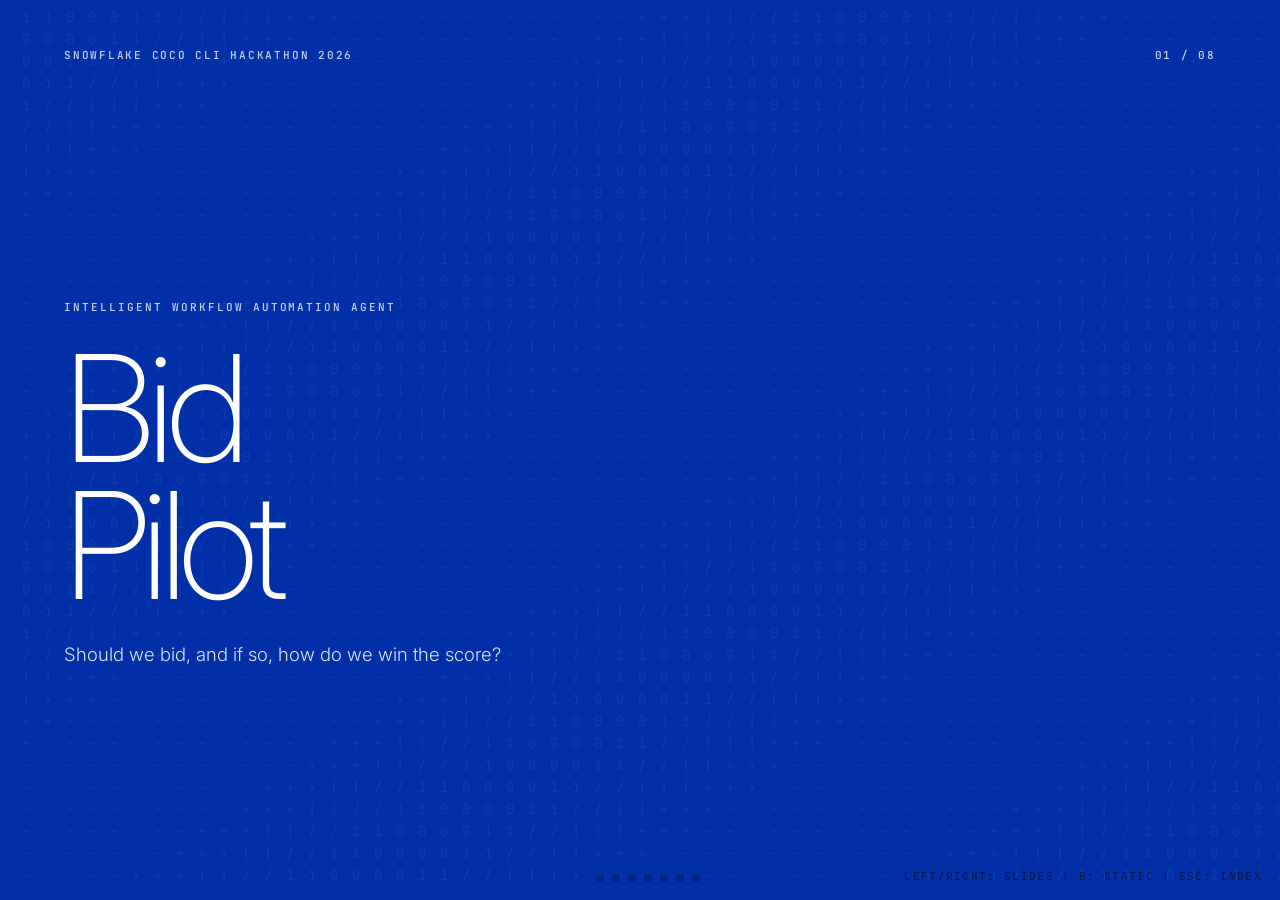
==== dev/active/final-forge/submission-deck/index.html @ 4d04ead6 "feat: harden and package final BidPilot demo" ====
<!doctype html>
<html lang="en" data-language="en">
<head>
<meta charset="utf-8">
<meta name="viewport" content="width=device-width, initial-scale=1">
<title>BidPilot — Snowflake CoCo CLI Hackathon</title>
<link rel="preconnect" href="https://fonts.googleapis.com">
<link rel="preconnect" href="https://fonts.gstatic.com" crossorigin>
<link href="https://fonts.googleapis.com/css2?family=Inter:wght@200;300;400;500;600;700;800&family=JetBrains+Mono:wght@300;400;500;600&family=Noto+Sans+KR:wght@200;300;400;500;600;700;800&family=Noto+Sans:wght@200;300;400;500;600;700;800&display=swap" rel="stylesheet">
<style>
  :root{
    --paper:#fafaf8;
    --paper-rgb:250,250,248;
    --ink:#0a0a0a;
    --ink-rgb:10,10,10;
    --grey-1:#f0f0ee;
    --grey-2:#d4d4d2;
    --grey-3:#737373;
    --accent:#002FA7;
    --accent-rgb:0,47,167;
    --accent-on:#ffffff;
    --accent-bright:#5B7BFF;
    --text-primary:#0a0a0a;
    --text-secondary:#525252;
    --text-helper:#737373;
    --text-placeholder:#a3a3a3;
    --text-on-color:#ffffff;
    --border-subtle:#e0e0e0;
    --border-strong:#a3a3a3;
    --font-en:"Inter","Helvetica Neue","Helvetica","Arial",system-ui,-apple-system,sans-serif;
    --font-ko:"SUIT","Pretendard","Noto Sans KR","Noto Sans","Inter","Helvetica Neue","Arial",system-ui,-apple-system,sans-serif;
    --sans:var(--font-en);
    --mono:"JetBrains Mono","IBM Plex Mono","SF Mono","Cascadia Code","Consolas","Courier New",ui-monospace,monospace;
    --sp-3:8px;
    --sp-4:12px;
    --sp-5:16px;
    --sp-6:24px;
    --sp-7:32px;
    --sp-8:40px;
    --sp-9:48px;
    --sp-10:64px;
    --sp-11:80px;
    --sp-12:96px;
    --sp-13:160px;
    --ease-prod:cubic-bezier(.2,0,.38,.9);
    --ease-entry:cubic-bezier(0,0,.3,1);
    --nav-safe-bottom:8vh;
  }
  html[data-language="ko"]{--sans:var(--font-ko)}

  *{box-sizing:border-box;margin:0;padding:0}
  html,body{width:100%;height:100%;overflow:hidden;background:var(--paper);color:var(--ink);font-family:var(--sans)}
  body{font-weight:300;letter-spacing:0}
  button{font:inherit;color:inherit}
  img{display:block;max-width:100%}

  #deck{position:fixed;inset:0;overflow:hidden;background:var(--paper)}
  .slide{position:absolute;inset:0;display:none;background:var(--paper);color:var(--ink)}
  .slide.active{display:block}
  .slide.dark{background:var(--ink);color:var(--text-on-color)}
  .slide.accent{background:var(--accent);color:var(--accent-on)}
  .slide.split .canvas-card{padding:0;display:grid;grid-template-columns:1fr 1fr}
  .canvas-card{width:100vw;height:100vh;padding:5.6vh 5vw 4.4vh;display:flex;flex-direction:column;position:relative;overflow:hidden;background:inherit;color:inherit}

  .chrome-min{display:flex;align-items:center;justify-content:space-between;gap:24px;margin-bottom:var(--sp-9);font:500 11px/1 var(--mono);text-transform:uppercase;letter-spacing:.16em;color:var(--text-helper)}
  .dark .chrome-min,.accent .chrome-min{color:rgba(255,255,255,.78)}
  .foot{margin-top:auto;font:400 11px/1.5 var(--mono);text-transform:uppercase;letter-spacing:.12em;color:var(--text-helper)}

  .t-meta{font:500 11px/1 var(--mono);text-transform:uppercase;letter-spacing:.18em;color:var(--text-helper)}
  .t-cat{font:600 13px/1.1 var(--sans);text-transform:uppercase;letter-spacing:.08em;color:var(--accent)}
  .lead{font:300 max(17px,1.45vw)/1.45 var(--sans);color:var(--text-secondary);max-width:58ch}
  .body{font:300 max(15px,1.08vw)/1.6 var(--sans);color:var(--text-secondary)}
  .body-sm{font:300 max(12px,.88vw)/1.55 var(--sans);color:var(--text-secondary)}
  .mono{font-family:var(--mono);font-feature-settings:"tnum"}
  .accent-text{color:var(--accent)}

  .h-hero{font:200 min(11.6vw,19vh)/.92 var(--sans);letter-spacing:-.045em}
  .h-statement{font:200 min(9.6vw,16vh)/.92 var(--sans);letter-spacing:-.045em}
  .h-xl{font:200 min(7.2vw,12.8vh)/.96 var(--sans);letter-spacing:-.04em}
  .h-md{font:300 min(3.8vw,6.8vh)/1.02 var(--sans);letter-spacing:-.025em}
  .num-mega{font:200 min(18vw,24vh)/.82 var(--sans);letter-spacing:-.06em}

  .grid-12{display:grid;grid-template-columns:repeat(12,1fr);gap:16px}
  .grid-16{display:grid;grid-template-columns:repeat(16,1fr);gap:16px}
  .span-2{grid-column:span 2}.span-3{grid-column:span 3}.span-4{grid-column:span 4}.span-5{grid-column:span 5}.span-6{grid-column:span 6}.span-7{grid-column:span 7}.span-8{grid-column:span 8}.span-9{grid-column:span 9}.span-10{grid-column:span 10}.span-12{grid-column:span 12}

  .hr-hairline{height:1px;background:currentColor;opacity:.22}
  .card-fill,.brief-card,.matrix-cell,.force-card{background:var(--grey-1);padding:24px;color:var(--ink)}
  .card-ink{background:var(--ink);color:var(--text-on-color);padding:24px}
  .card-accent{background:var(--accent);color:var(--accent-on);padding:24px}
  .card-outlined{border:1px solid var(--border-subtle);padding:24px;background:transparent}
  .dark .card-fill{background:#161616;color:#fff}

  .cover-row{display:grid;grid-template-columns:minmax(120px,22vw) 1fr;gap:3vw;align-items:end;border-top:1px solid currentColor;padding:2.4vh 0}
  .cover-row .nb{font:200 min(10vw,16vh)/.85 var(--sans);letter-spacing:-.05em}

  .half{padding:5.6vh 3.6vw 4.4vh;display:flex;flex-direction:column;position:relative;overflow:hidden}
  .b-ink{background:var(--ink);color:#fff}
  .b-paper{background:var(--paper);color:var(--ink)}
  .b-accent{background:var(--accent);color:var(--accent-on)}

  .sub-grid-3-2{display:grid;grid-template-columns:repeat(3,1fr);grid-template-rows:repeat(2,1fr);gap:1px;background:var(--border-subtle)}
  .sub-grid-3-2>*{background:var(--paper);padding:24px}
  .stack-row{display:grid;grid-template-columns:repeat(3,1fr);gap:16px}
  .kpi-row-4{display:grid;grid-template-columns:repeat(4,1fr);gap:16px}
  .kpi-tower-row{display:grid;grid-template-columns:repeat(4,1fr);gap:16px;align-items:end}
  .bar-tower{height:var(--h,34vh);background:var(--accent)}

  .timeline-v{display:grid;gap:24px;position:relative}
  .tl-node{display:grid;grid-template-columns:24px 1fr;gap:20px;align-items:start}
  .tl-axis{position:relative}
  .tl-axis:before{content:"";position:absolute;left:11px;top:0;bottom:-24px;border-left:1px dashed var(--border-strong)}
  .dot{position:relative;z-index:1;width:8px;height:8px;margin:4px 0 0 8px;background:var(--accent)}

  .timeline-h{position:relative;display:grid;grid-template-columns:repeat(var(--count,5),1fr);gap:16px;padding-top:10vh}
  .timeline-h:before{content:"";position:absolute;left:0;right:0;top:calc(10vh + 4px);height:1px;background:var(--border-strong)}
  .tl-h-node{position:relative;padding-top:28px}
  .tl-h-node:before{content:"";position:absolute;top:0;left:0;width:8px;height:8px;background:var(--accent)}

  .h-bar-chart{display:grid;gap:14px}
  .bar-row{display:grid;grid-template-columns:minmax(140px,22vw) 1fr auto;gap:16px;align-items:center}
  .bar-fill{height:8px;background:var(--accent);width:var(--w,50%)}

  .duo-compare{display:grid;grid-template-columns:1fr 1px 1fr;gap:4vw;align-items:stretch;flex:1}
  .duo-compare:has(.vrule){grid-template-columns:1fr 1px 1fr}
  .vrule{width:1px;background:var(--border-subtle)}

  .manifesto-top{display:grid;grid-template-columns:7fr 5fr;gap:4vw;align-items:start}
  .ink-banner-full{margin:auto -5vw -4.4vh;padding:6vh 5vw;background:var(--ink);color:#fff}
  .three-forces{display:grid;grid-template-columns:5fr 11fr;gap:16px;flex:1}
  .hero-ink-col{background:var(--ink);color:#fff;padding:32px;display:flex;flex-direction:column;justify-content:space-between}
  .force-num{font:200 min(7vw,11vh)/.9 var(--sans);color:var(--accent)}

  .loop-diagram{display:grid;grid-template-columns:5fr 7fr;gap:4vw;align-items:center;flex:1}
  .loop-steps{display:grid;gap:16px}
  .loop-svg,.sys-svg{width:100%;height:100%;min-height:42vh}

  .matrix-fill{display:grid;grid-template-columns:repeat(4,1fr);gap:16px}
  .hero-stat-bottom{margin-top:auto;display:flex;align-items:end;justify-content:space-between;gap:24px}
  .brief-grid{display:grid;grid-template-columns:repeat(3,1fr);grid-template-rows:repeat(2,1fr);gap:16px}
  .brief-card{min-height:20vh;display:flex;flex-direction:column;justify-content:space-between}
  .brief-card.is-accent{background:var(--accent);color:var(--accent-on)}

  .system-diagram{display:grid;grid-template-columns:5fr 7fr;gap:4vw;align-items:center;flex:1}
  .sys-label{border-top:1px solid var(--border-subtle);padding-top:12px}
  .why-now-grid{display:grid;grid-template-columns:repeat(3,1fr);gap:16px;align-items:stretch}
  .why-col{display:flex;flex-direction:column;min-height:50vh;border-top:1px solid var(--ink);padding-top:18px}
  .why-num-bottom{margin-top:auto;font:200 min(8.4vw,14vh)/.9 var(--sans);letter-spacing:-.05em}
  .four-cards{display:grid;grid-template-columns:repeat(4,1fr);gap:16px}
  .fc-col{border-top:1px solid var(--ink);padding-top:16px}
  .stacked-ledger{display:grid;gap:0}
  .ledger-row{display:grid;grid-template-columns:minmax(180px,28vw) 1fr auto;gap:24px;align-items:end;border-bottom:1px solid var(--border-subtle);padding:1.8vh 0}
  .ledger-num{font:200 min(10vw,15vh)/.85 var(--sans);letter-spacing:-.055em}
  .tech-spec{display:grid;grid-template-columns:5fr 7fr;gap:4vw;flex:1}
  .spec-kpi-grid{display:grid;grid-template-columns:repeat(3,1fr);gap:16px}
  .spec-bars{display:flex;align-items:end;gap:8px;min-height:22vh}
  .bar-vert{width:16px;height:var(--h,18vh);background:var(--accent)}

  .frame-img{position:relative;overflow:hidden;background:var(--paper)}
  .frame-img img{position:absolute;inset:0;width:100%;height:100%;object-fit:cover;object-position:center center}
  .fit-contain img{object-fit:contain}
  .r-21x9{aspect-ratio:21/9}
  .r-16x10{aspect-ratio:16/10}
  .r-16x9{aspect-ratio:16/9}
  .h-22{height:22vh}
  .h-26{height:26vh}
  .image-hero-body{display:grid;grid-template-columns:4fr 8fr;gap:4vw;padding:4vh 5vw 0}
  .image-hero-stats{display:grid;grid-template-columns:repeat(3,1fr);gap:24px}

  .dot-mat,.ring-mat,.cross-mat{position:absolute;pointer-events:none;opacity:.18}
  .dot-mat{background-image:radial-gradient(currentColor 1px, transparent 1px);background-size:14px 14px}
  .ring-mat{background-image:radial-gradient(transparent 4px,currentColor 4px,currentColor 5px,transparent 5px);background-size:20px 20px}
  .cross-mat{background-image:linear-gradient(45deg,transparent 47%,currentColor 48%,currentColor 52%,transparent 53%),linear-gradient(-45deg,transparent 47%,currentColor 48%,currentColor 52%,transparent 53%);background-size:18px 18px}

  .ascii-bg{position:absolute;inset:0;width:100%;height:100%;z-index:0;opacity:.35}
  .canvas-card>*:not(.ascii-bg),.half>*:not(.ascii-bg){position:relative;z-index:1}
  .nav-safe-bottom{padding-bottom:var(--nav-safe-bottom)}
  .nav-safe-bottom-tight{padding-bottom:4vh}

  #hint{position:fixed;right:18px;bottom:18px;z-index:50;font:500 11px/1 var(--mono);text-transform:uppercase;letter-spacing:.12em;color:rgba(10,10,10,.55);pointer-events:none}
  .slide.dark~#hint,.slide.accent~#hint{color:rgba(255,255,255,.7)}
  #nav{position:fixed;left:50%;bottom:2vh;transform:translateX(-50%);z-index:60;display:flex;gap:8px}
  #nav button{width:8px;height:8px;border:0;background:rgba(10,10,10,.22);border-radius:0;padding:0;cursor:pointer}
  #nav button.active{background:var(--accent)}
  .accent~#nav button.active{background:#fff}
  .dark~#nav button{background:rgba(255,255,255,.28)}

  #index{position:fixed;inset:0;z-index:80;display:none;background:rgba(250,250,248,.96);padding:4vh 4vw;overflow:auto}
  #index.open{display:block}
  .index-grid{display:grid;grid-template-columns:repeat(auto-fill,minmax(220px,1fr));gap:18px}
  .index-card{border:1px solid var(--border-subtle);background:#fff;padding:14px;cursor:pointer}
  .index-card .n{font:600 11px var(--mono);color:var(--accent);margin-bottom:8px}
  .index-card .t{font:400 16px/1.3 var(--sans)}

  body.low-power *,body.low-power *:before,body.low-power *:after{animation:none!important;transition:none!important}
  [data-anim]{opacity:1}

  @media (max-width:800px){
    .canvas-card{padding:32px 22px}
    .slide.split .canvas-card,.duo-compare,.manifesto-top,.three-forces,.loop-diagram,.system-diagram,.tech-spec,.image-hero-body{grid-template-columns:1fr}
    .grid-12,.grid-16,.sub-grid-3-2,.stack-row,.kpi-row-4,.kpi-tower-row,.brief-grid,.why-now-grid,.four-cards,.matrix-fill{grid-template-columns:1fr}
    .h-hero{font-size:min(18vw,16vh)}
    .h-xl{font-size:min(12vw,10vh)}
  }
  @page{size:16in 9in;margin:0}
  @media print{
    html,body{width:16in;height:auto;overflow:visible;background:#fff}
    #deck{position:static;overflow:visible}
    .slide,.slide.active{position:relative;display:block;width:16in;height:9in;break-after:page;page-break-after:always}
    .slide:last-child{break-after:auto;page-break-after:auto}
    .canvas-card{width:16in;height:9in}
    #nav,#hint,#index{display:none!important}
    *{animation:none!important;transition:none!important}
  }
</style>
</head>
<body>
<div id="deck">
  <section class="slide accent active" data-layout="S01" data-animate="hero"><div class="canvas-card">
    <canvas class="ascii-bg" aria-hidden="true"></canvas><div class="chrome-min"><div>Snowflake CoCo CLI Hackathon 2026</div><div>01 / 08</div></div>
    <div style="flex:1;display:grid;align-content:center;gap:3vh"><div class="t-meta" style="color:rgba(255,255,255,.78)">Intelligent workflow automation agent</div><h1 class="h-hero">Bid<br>Pilot</h1><p class="lead" style="color:rgba(255,255,255,.86)">Should we bid, and if so, how do we win the score?</p></div>
  </div></section>

  <section class="slide split" data-layout="S03" data-animate="split-statement"><div class="canvas-card">
    <div class="half b-ink"><div class="chrome-min"><div>The problem</div><div>02 / 08</div></div><div style="margin:auto 0"><p class="t-meta" style="color:rgba(255,255,255,.72);margin-bottom:2vh">Small B2G teams</p><h2 class="h-statement">The bid is<br>lost before<br>writing.</h2></div></div>
    <div class="half b-paper"><div class="chrome-min"><div>Fragmented pursuit work</div><div>Decision → score</div></div><div style="display:grid;gap:28px;margin:auto 0"><p class="lead">Teams pursue opportunities they cannot credibly win, then draft generic prose without connecting the buyer's scoring model to supplier evidence.</p><div class="hr-hairline"></div><p class="body">Qualification, strategy, writing, review and ownership live in separate files. A general LLM can summarize a notice. It cannot preserve an accountable decision chain.</p><p class="t-cat">BidPilot makes that chain the product.</p></div></div>
  </div></section>

  <section class="slide" data-layout="S11" data-animate="timeline"><div class="canvas-card">
    <div class="chrome-min"><div>One run, one decision chain</div><div>03 / 08</div></div><div class="t-meta">Product workflow</div><h2 class="h-xl" style="margin-top:1.5vh">From tender to owned work.</h2>
    <div class="timeline-h" style="--count:6;margin-top:4vh"><div class="tl-h-node"><div class="t-cat">01 Intake</div><p class="body-sm" style="margin-top:10px">Review source and score map.</p></div><div class="tl-h-node"><div class="t-cat">02 Decide</div><p class="body-sm" style="margin-top:10px">PURSUE, REVIEW or NO-GO.</p></div><div class="tl-h-node"><div class="t-cat">03 Position</div><p class="body-sm" style="margin-top:10px">Compare win hypotheses.</p></div><div class="tl-h-node"><div class="t-cat">04 Draft</div><p class="body-sm" style="margin-top:10px">Write by criterion and weight.</p></div><div class="tl-h-node"><div class="t-cat">05 Red-team</div><p class="body-sm" style="margin-top:10px">Attack unsupported claims.</p></div><div class="tl-h-node"><div class="t-cat">06 Own</div><p class="body-sm" style="margin-top:10px">Assign closure work.</p></div></div>
    <div class="foot">Proposal generation stays locked unless the decision is PURSUE.</div>
  </div></section>

  <section class="slide dark" data-layout="S17" data-animate="system"><div class="canvas-card">
    <div class="chrome-min"><div>Why Snowflake is core</div><div>04 / 08</div></div><div class="t-meta" style="color:rgba(255,255,255,.72)">System architecture</div><h2 class="h-xl" style="margin-top:1.5vh">Governed memory, not a chat transcript.</h2>
    <div class="system-diagram" style="margin-top:4vh"><div><p class="lead" style="color:rgba(255,255,255,.78)">The Opportunity Graph joins versioned tender requirements with credentials, capacity, people and comparable delivery. Every artifact stays under one run ID.</p></div><div style="display:grid;gap:1px;background:#ffffff33"><div class="card-accent"><div class="t-meta" style="color:rgba(255,255,255,.78)">Cortex Code CLI</div><p class="body" style="color:#fff;margin-top:8px">Creates strategy, weighted plans, proposal areas and closure tasks.</p></div><div class="card-ink"><div class="t-meta" style="color:rgba(255,255,255,.72)">Snowpark policy</div><p class="body" style="color:#fff;margin-top:8px">Runs eligibility, capacity and delivery decisions next to governed data.</p></div><div class="card-fill"><div class="t-meta">Streamlit Bid Room</div><p class="body" style="margin-top:8px">Reloads complete least-privilege runs for review and download.</p></div></div></div>
  </div></section>

  <section class="slide" data-layout="S21" data-animate="spec"><div class="canvas-card">
    <div class="chrome-min"><div>Authenticated technical evidence</div><div>05 / 08</div></div><div class="tech-spec"><div class="spec-title-col"><div class="t-meta">Verified run</div><h2 class="h-xl" style="margin-top:2vh">Built inside Snowflake.</h2><p class="lead" style="margin-top:3vh">The same run is replayed through BIDPILOT_READER with no fixture fallback.</p></div><div style="display:flex;flex-direction:column;gap:3vh"><div class="spec-kpi-grid"><div class="card-fill"><div class="num-mega" style="font-size:min(8vw,12vh)">4</div><div class="t-cat">Weighted plans</div></div><div class="card-fill"><div class="num-mega" style="font-size:min(8vw,12vh)">8</div><div class="t-cat">Proposal areas</div></div><div class="card-fill"><div class="num-mega" style="font-size:min(8vw,12vh)">11</div><div class="t-cat">Owned tasks</div></div></div><div class="stacked-ledger"><div class="ledger-row"><div class="t-meta">Policy</div><div class="body">Python ↔ Snowpark</div><div class="mono">2 × 2 parity</div></div><div class="ledger-row"><div class="t-meta">Agent</div><div class="body">Cortex Code CLI</div><div class="mono">session + query IDs</div></div><div class="ledger-row"><div class="t-meta">Replay</div><div class="body">Authenticated reader</div><div class="mono">same run_id</div></div></div></div></div>
  </div></section>

  <section class="slide" data-layout="S22" data-animate="image-hero"><div class="canvas-card" style="padding:0">
    <div class="frame-img r-21x9 fit-contain" data-image-slot="s22-hero-21x9" style="background:#f3f4f5"><img data-image-slot="s22-hero-21x9" src="images/06-bid-room.png" alt="Authenticated BidPilot score map and proposal Bid Room"></div><div class="image-hero-body"><div><div class="t-meta">Judge-facing product</div><h2 class="h-md" style="margin-top:1.5vh">The 40-point moment.</h2></div><div class="image-hero-stats"><div><div class="t-cat">Decision</div><p class="body-sm" style="margin-top:8px">PURSUE is the permission boundary.</p></div><div><div class="t-cat">Score map</div><p class="body-sm" style="margin-top:8px">Official weight controls priority.</p></div><div><div class="t-cat">Evidence</div><p class="body-sm" style="margin-top:8px">Every claim names an asset and owner.</p></div></div></div>
  </div></section>

  <section class="slide" data-layout="S20" data-animate="ledger"><div class="canvas-card">
    <div class="chrome-min"><div>Failure is a product state</div><div>07 / 08</div></div><div class="t-meta">Verified reversals</div><h2 class="h-xl" style="margin-top:1.5vh">Fluent fiction stays locked.</h2><div class="stacked-ledger" style="margin-top:3vh"><div class="ledger-row"><div class="ledger-num accent-text">P</div><div><div class="t-cat">PURSUE</div><p class="body-sm">All gates pass.</p></div><div class="mono">proposal open</div></div><div class="ledger-row"><div class="ledger-num">R</div><div><div class="t-cat">REVIEW</div><p class="body-sm">Evidence needs validation.</p></div><div class="mono">proposal locked</div></div><div class="ledger-row"><div class="ledger-num">N</div><div><div class="t-cat">NO-GO</div><p class="body-sm">Eligibility or capacity fails.</p></div><div class="mono">proposal locked</div></div><div class="ledger-row"><div class="ledger-num">0</div><div><div class="t-cat">Invented facts</div><p class="body-sm">Missing people, pricing and metrics become tasks.</p></div><div class="mono">never asserted</div></div></div>
  </div></section>

  <section class="slide split" data-layout="S10" data-animate="split-statement"><div class="canvas-card"><div class="half b-accent"><div class="chrome-min"><div>Closing</div><div>08 / 08</div></div><div style="margin-top:auto"><h2 class="h-statement">Win the<br>score, not<br>the prompt.</h2></div></div><div class="half b-paper"><div class="chrome-min"><div>BidPilot</div><div>One replayable run</div></div><div style="display:grid;gap:24px;margin:auto 0"><div class="card-fill"><div class="t-meta">01</div><h3 class="h-md">Decide</h3><p class="body-sm">Stop wasted pursuits before drafting.</p></div><div class="card-fill"><div class="t-meta">02</div><h3 class="h-md">Position</h3><p class="body-sm">Turn official weights and proof into strategy.</p></div><div class="card-fill"><div class="t-meta">03</div><h3 class="h-md accent-text">Execute</h3><p class="body-sm">Draft, challenge and assign work in Snowflake.</p></div></div></div></div></section>
</div>
<div id="nav" aria-label="Slide navigation"></div>
<div id="hint">Left/Right: slides | B: static | Esc: index</div>
<div id="index" aria-hidden="true"></div>

<script>
(() => {
  const slides = Array.from(document.querySelectorAll('.slide'));
  const nav = document.getElementById('nav');
  const hint = document.getElementById('hint');
  const index = document.getElementById('index');
  const key = 'tightened-slide-low-power';
  let current = Math.max(0, slides.findIndex(s => s.classList.contains('active')));
  let wheelLock = false;
  let startX = 0;

  function updateHint(){
    hint.textContent = `Left/Right: slides | B: ${document.body.classList.contains('low-power') ? 'motion' : 'static'} | Esc: index`;
  }

  function setLowPower(on){
    document.body.classList.toggle('low-power', on);
    localStorage.setItem(key, on ? '1' : '0');
    updateHint();
  }

  function renderNav(){
    nav.innerHTML = '';
    slides.forEach((_, i) => {
      const button = document.createElement('button');
      button.type = 'button';
      button.setAttribute('aria-label', `Go to slide ${i + 1}`);
      button.addEventListener('click', () => show(i));
      nav.appendChild(button);
    });
  }

  function show(i){
    current = Math.max(0, Math.min(i, slides.length - 1));
    slides.forEach((slide, idx) => slide.classList.toggle('active', idx === current));
    Array.from(nav.children).forEach((button, idx) => button.classList.toggle('active', idx === current));
    window.__currentSlideIndex = current;
  }

  function openIndex(){
    const cards = slides.map((slide, i) => {
      const title = slide.querySelector('h1,h2,.h-hero,.h-xl,.h-statement')?.textContent?.trim() || `Slide ${i + 1}`;
      return `<button class="index-card" type="button" data-go="${i}"><div class="n">${String(i + 1).padStart(2,'0')}</div><div class="t">${title}</div></button>`;
    }).join('');
    index.innerHTML = `<div class="index-grid">${cards}</div>`;
    index.classList.add('open');
    index.setAttribute('aria-hidden','false');
  }

  function closeIndex(){
    index.classList.remove('open');
    index.setAttribute('aria-hidden','true');
  }

  document.addEventListener('keydown', event => {
    if(event.key === 'ArrowRight' || event.key === 'PageDown') show(current + 1);
    if(event.key === 'ArrowLeft' || event.key === 'PageUp') show(current - 1);
    if(event.key === 'Escape') index.classList.contains('open') ? closeIndex() : openIndex();
    if(event.key.toLowerCase() === 'b') setLowPower(!document.body.classList.contains('low-power'));
  });

  document.addEventListener('wheel', event => {
    if(wheelLock || Math.abs(event.deltaY) < 20) return;
    wheelLock = true;
    show(current + (event.deltaY > 0 ? 1 : -1));
    setTimeout(() => { wheelLock = false; }, 450);
  }, {passive:true});

  document.addEventListener('pointerdown', event => { startX = event.clientX; }, {passive:true});
  document.addEventListener('pointerup', event => {
    const dx = event.clientX - startX;
    if(Math.abs(dx) > 50) show(current + (dx < 0 ? 1 : -1));
  }, {passive:true});

  index.addEventListener('click', event => {
    const target = event.target.closest('[data-go]');
    if(!target) return;
    closeIndex();
    show(Number(target.dataset.go));
  });

  function startAscii(){
    const canvases = Array.from(document.querySelectorAll('.ascii-bg'));
    if(!canvases.length) return;
    const chars = '01/|+-';
    const contexts = canvases.map(canvas => {
      const ctx = canvas.getContext('2d');
      return {canvas, ctx};
    });
    function draw(time){
      contexts.forEach(({canvas, ctx}) => {
        const rect = canvas.getBoundingClientRect();
        const scale = window.devicePixelRatio || 1;
        const w = Math.max(1, Math.floor(rect.width * scale));
        const h = Math.max(1, Math.floor(rect.height * scale));
        if(canvas.width !== w || canvas.height !== h){canvas.width = w; canvas.height = h}
        ctx.clearRect(0,0,w,h);
        ctx.font = `${14 * scale}px JetBrains Mono, monospace`;
        ctx.fillStyle = 'rgba(255,255,255,.18)';
        const step = 22 * scale;
        for(let y = step; y < h; y += step){
          for(let x = step; x < w; x += step){
            const n = Math.floor(Math.abs(Math.sin(x * .004 + y * .006 + time * .001)) * chars.length) % chars.length;
            ctx.fillText(chars[n], x, y);
          }
        }
      });
      if(!document.body.classList.contains('low-power')) requestAnimationFrame(draw);
    }
    requestAnimationFrame(draw);
  }

  if(localStorage.getItem(key) === '1') document.body.classList.add('low-power');
  renderNav();
  show(current);
  updateHint();
  startAscii();
})();
</script>
</body>
</html>
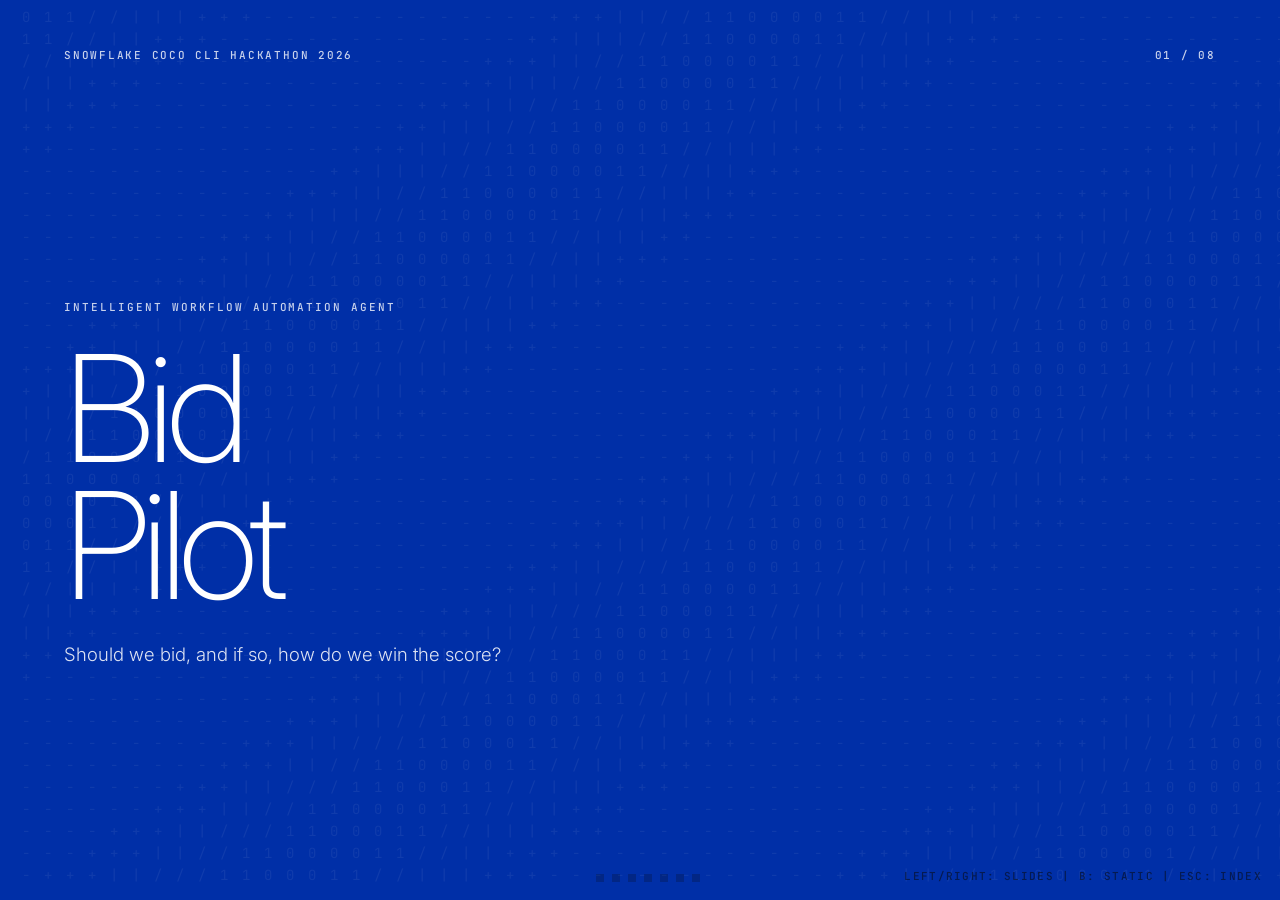
==== commit 517e1847: "fix: reconcile final submission evidence" ====
--- a/dev/active/final-forge/submission-deck/index.html
+++ b/dev/active/final-forge/submission-deck/index.html
@@ -238,7 +238,7 @@
   </div></section>
 
   <section class="slide" data-layout="S21" data-animate="spec"><div class="canvas-card">
-    <div class="chrome-min"><div>Authenticated technical evidence</div><div>05 / 08</div></div><div class="tech-spec"><div class="spec-title-col"><div class="t-meta">Verified run</div><h2 class="h-xl" style="margin-top:2vh">Built inside Snowflake.</h2><p class="lead" style="margin-top:3vh">The same run is replayed through BIDPILOT_READER with no fixture fallback.</p></div><div style="display:flex;flex-direction:column;gap:3vh"><div class="spec-kpi-grid"><div class="card-fill"><div class="num-mega" style="font-size:min(8vw,12vh)">4</div><div class="t-cat">Weighted plans</div></div><div class="card-fill"><div class="num-mega" style="font-size:min(8vw,12vh)">8</div><div class="t-cat">Proposal areas</div></div><div class="card-fill"><div class="num-mega" style="font-size:min(8vw,12vh)">11</div><div class="t-cat">Owned tasks</div></div></div><div class="stacked-ledger"><div class="ledger-row"><div class="t-meta">Policy</div><div class="body">Python ↔ Snowpark</div><div class="mono">2 × 2 parity</div></div><div class="ledger-row"><div class="t-meta">Agent</div><div class="body">Cortex Code CLI</div><div class="mono">session + query IDs</div></div><div class="ledger-row"><div class="t-meta">Replay</div><div class="body">Authenticated reader</div><div class="mono">same run_id</div></div></div></div></div>
+    <div class="chrome-min"><div>Authenticated technical evidence</div><div>05 / 08</div></div><div class="tech-spec"><div class="spec-title-col"><div class="t-meta">Verified run</div><h2 class="h-xl" style="margin-top:2vh">Built inside Snowflake.</h2><p class="lead" style="margin-top:3vh">The same run is replayed through BIDPILOT_READER with no fixture fallback.</p></div><div style="display:flex;flex-direction:column;gap:3vh"><div class="spec-kpi-grid"><div class="card-fill"><div class="num-mega" style="font-size:min(8vw,12vh)">4</div><div class="t-cat">Weighted plans</div></div><div class="card-fill"><div class="num-mega" style="font-size:min(8vw,12vh)">8</div><div class="t-cat">Proposal areas</div></div><div class="card-fill"><div class="num-mega" style="font-size:min(8vw,12vh)">12</div><div class="t-cat">Verified tasks</div><div class="mono" style="margin-top:8px">5 owned · 4 red-team · 3 provenance</div></div></div><div class="stacked-ledger"><div class="ledger-row"><div class="t-meta">Policy</div><div class="body">Python ↔ Snowpark</div><div class="mono">2 × 2 parity</div></div><div class="ledger-row"><div class="t-meta">Agent</div><div class="body">Cortex Code CLI</div><div class="mono">session + query IDs</div></div><div class="ledger-row"><div class="t-meta">Replay</div><div class="body">Authenticated reader</div><div class="mono">same run_id</div></div></div></div></div>
   </div></section>
 
   <section class="slide" data-layout="S22" data-animate="image-hero"><div class="canvas-card" style="padding:0">
